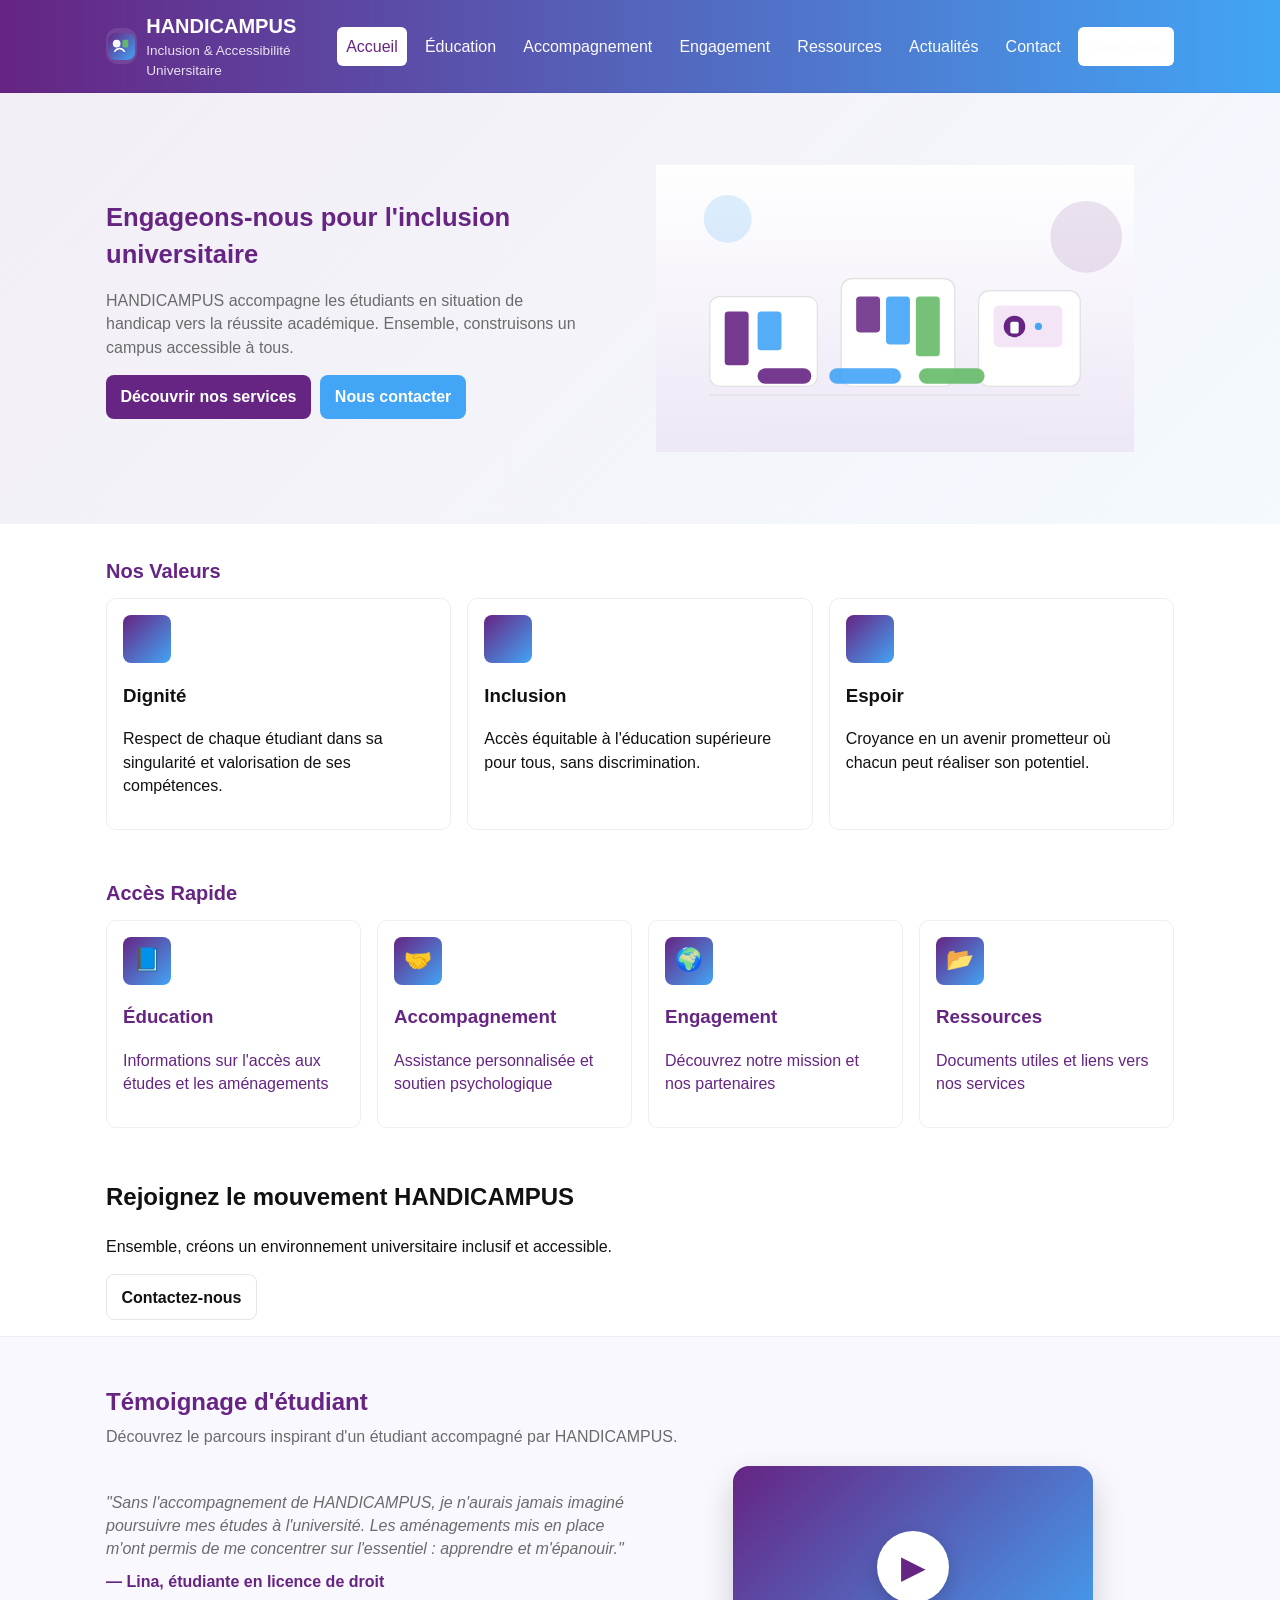
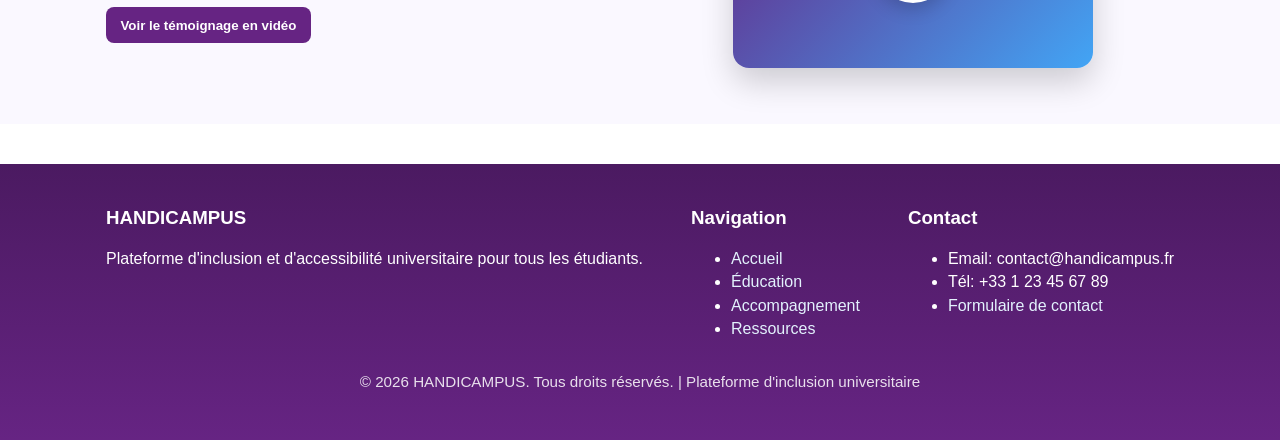
==== index.html @ 8216fc27 "Add files via upload" ====
<!DOCTYPE html>
<html lang="fr">
<head>
    <meta charset="UTF-8">
    <meta name="viewport" content="width=device-width, initial-scale=1.0">
    <meta name="description" content="HANDICAMPUS - Plateforme d'inclusion universitaire pour les étudiants en situation de handicap">
    <title>HANDICAMPUS - Accueil</title>
    <link rel="stylesheet" href="css/style.css">
</head>
<body>
    <!-- En-tête principal -->
    <header class="main-header">
        <div class="container">
            <div class="logo">
                <div class="logo-mark" aria-hidden="true">
                    <img src="assets/images/logo-symbol.svg" alt="">
                </div>
                <div>
                    <h1>HANDICAMPUS</h1>
                    <p class="tagline">Inclusion & Accessibilité Universitaire</p>
                </div>
            </div>
            <nav class="main-nav" role="navigation" aria-label="Navigation principale">
                <button class="menu-toggle" aria-label="Ouvrir le menu" aria-expanded="false">
                    <span></span>
                    <span></span>
                    <span></span>
                </button>
                <ul class="nav-list">
                    <li><a href="index.html" class="active" aria-current="page">Accueil</a></li>
                    <li><a href="pages/education.html">Éducation</a></li>
                    <li><a href="pages/accompagnement.html">Accompagnement</a></li>
                    <li><a href="pages/engagement.html">Engagement</a></li>
                    <li><a href="pages/ressources.html">Ressources</a></li>
                    <li><a href="pages/actualites.html">Actualités</a></li>
                    <li><a href="pages/contact.html">Contact</a></li>
                    <li><a href="pages/connexion.html" class="btn-connexion">Connexion</a></li>
                </ul>
            </nav>
        </div>
    </header>

    <!-- Section héro -->
    <main>
        <section class="hero">
            <div class="container">
                <div class="hero-content">
                    <h2 class="hero-title">Engageons-nous pour l'inclusion universitaire</h2>
                    <p class="hero-description">
                        HANDICAMPUS accompagne les étudiants en situation de handicap vers la réussite académique. 
                        Ensemble, construisons un campus accessible à tous.
                    </p>
                    <div class="hero-buttons">
                        <a href="pages/education.html" class="btn btn-primary">Découvrir nos services</a>
                        <a href="pages/contact.html" class="btn btn-secondary">Nous contacter</a>
                    </div>
                </div>
                <figure class="hero-illustration" aria-hidden="true">
                    <img src="assets/images/hero-campus.svg" alt="">
                </figure>
            </div>
        </section>

        <!-- Section valeurs -->
        <section class="values-section">
            <div class="container">
                <h2 class="section-title">Nos Valeurs</h2>
                <div class="values-grid">
                    <article class="value-card">
                        <div class="value-icon" aria-hidden="true">
                            <span class="icon-dignity"></span>
                        </div>
                        <h3>Dignité</h3>
                        <p>Respect de chaque étudiant dans sa singularité et valorisation de ses compétences.</p>
                    </article>
                    <article class="value-card">
                        <div class="value-icon" aria-hidden="true">
                            <span class="icon-inclusion"></span>
                        </div>
                        <h3>Inclusion</h3>
                        <p>Accès équitable à l'éducation supérieure pour tous, sans discrimination.</p>
                    </article>
                    <article class="value-card">
                        <div class="value-icon" aria-hidden="true">
                            <span class="icon-hope"></span>
                        </div>
                        <h3>Espoir</h3>
                        <p>Croyance en un avenir prometteur où chacun peut réaliser son potentiel.</p>
                    </article>
                </div>
            </div>
        </section>

        <!-- Section services rapides -->
        <section class="quick-access">
            <div class="container">
                <h2 class="section-title">Accès Rapide</h2>
                <div class="quick-grid">
                    <a href="pages/education.html" class="quick-card">
                        <div class="quick-icon education-icon" aria-hidden="true"></div>
                        <h3>Éducation</h3>
                        <p>Informations sur l'accès aux études et les aménagements</p>
                    </a>
                    <a href="pages/accompagnement.html" class="quick-card">
                        <div class="quick-icon support-icon" aria-hidden="true"></div>
                        <h3>Accompagnement</h3>
                        <p>Assistance personnalisée et soutien psychologique</p>
                    </a>
                    <a href="pages/engagement.html" class="quick-card">
                        <div class="quick-icon engagement-icon" aria-hidden="true"></div>
                        <h3>Engagement</h3>
                        <p>Découvrez notre mission et nos partenaires</p>
                    </a>
                    <a href="pages/ressources.html" class="quick-card">
                        <div class="quick-icon resources-icon" aria-hidden="true"></div>
                        <h3>Ressources</h3>
                        <p>Documents utiles et liens vers nos services</p>
                    </a>
                </div>
            </div>
        </section>

        <!-- Section appel à l'action -->
        <section class="cta-section">
            <div class="container">
                <h2>Rejoignez le mouvement HANDICAMPUS</h2>
                <p>Ensemble, créons un environnement universitaire inclusif et accessible.</p>
                <a href="pages/contact.html" class="btn btn-light">Contactez-nous</a>
            </div>
        </section>

        <!-- Section témoignage vidéo -->
        <section class="testimonials-section" aria-labelledby="temoignage-titre">
            <div class="container">
                <div class="testimonials-header">
                    <h2 id="temoignage-titre">Témoignage d'étudiant</h2>
                    <p>Découvrez le parcours inspirant d'un étudiant accompagné par HANDICAMPUS.</p>
                </div>
                <div class="testimonials-layout">
                    <article class="testimonial-highlight">
                        <p class="testimonial-quote">
                            "Sans l'accompagnement de HANDICAMPUS, je n'aurais jamais imaginé poursuivre mes études à
                            l'université. Les aménagements mis en place m'ont permis de me concentrer sur l'essentiel :
                            apprendre et m'épanouir."
                        </p>
                        <p class="testimonial-author">— Lina, étudiante en licence de droit</p>
                        <button
                            type="button"
                            class="btn btn-primary"
                            id="openVideoBtn"
                            data-video-id="7y7wHQpB8aY"
                            data-video-start="21"
                        >
                            Voir le témoignage en vidéo
                        </button>
                    </article>
                    <div class="testimonial-visual" aria-hidden="true">
                        <div class="video-thumb">
                            <div class="video-play-icon">▶</div>
                        </div>
                    </div>
                </div>
            </div>
        </section>
    </main>

    <!-- Modal vidéo témoignage -->
    <div class="modal" id="videoModal" role="dialog" aria-modal="true" aria-labelledby="videoModalTitle" hidden>
        <div class="modal-backdrop" data-modal-close></div>
        <div class="modal-dialog" role="document">
            <button type="button" class="modal-close" id="closeVideoBtn" aria-label="Fermer la vidéo">
                ×
            </button>
            <h2 id="videoModalTitle">Témoignage vidéo d'étudiant</h2>
            <div class="modal-body">
                <div class="video-wrapper">
                    <iframe
                        id="videoFrame"
                        src=""
                        title="Témoignage vidéo YouTube"
                        frameborder="0"
                        allow="accelerometer; autoplay; clipboard-write; encrypted-media; gyroscope; picture-in-picture"
                        allowfullscreen
                    ></iframe>
                </div>
            </div>
        </div>
    </div>

    <!-- Pied de page -->
    <footer class="main-footer">
        <div class="container">
            <div class="footer-content">
                <div class="footer-section">
                    <h3>HANDICAMPUS</h3>
                    <p>Plateforme d'inclusion et d'accessibilité universitaire pour tous les étudiants.</p>
                </div>
                <div class="footer-section">
                    <h3>Navigation</h3>
                    <ul>
                        <li><a href="index.html">Accueil</a></li>
                        <li><a href="pages/education.html">Éducation</a></li>
                        <li><a href="pages/accompagnement.html">Accompagnement</a></li>
                        <li><a href="pages/ressources.html">Ressources</a></li>
                    </ul>
                </div>
                <div class="footer-section">
                    <h3>Contact</h3>
                    <ul>
                        <li>Email: contact@handicampus.fr</li>
                        <li>Tél: +33 1 23 45 67 89</li>
                        <li><a href="pages/contact.html">Formulaire de contact</a></li>
                    </ul>
                </div>
            </div>
            <div class="footer-bottom">
                <p>&copy; 2026 HANDICAMPUS. Tous droits réservés. | Plateforme d'inclusion universitaire</p>
            </div>
        </div>
    </footer>

    <script src="js/main.js"></script>
</body>
</html>
---- css/style.css ----
/* HANDICAMPUS - style.css
   Charte graphique: violet #662483, bleu clair #42A5F5, vert #66BB6A
   Typographie: Segoe UI, Helvetica Neue, Arial, sans-serif (équivalent Myriad Pro)
   Accessibility-first styles, responsive with Flexbox
*/
:root{
  --color-primary: #662483;
  --color-secondary: #42A5F5;
  --color-accent: #66BB6A;
  --bg: #ffffff;
  --text: #111114;
  --muted: #6b6b6b;
  --max-width: 1100px;
  --radius: 8px;
  --focus: 3px solid color-mix(in srgb, var(--color-secondary) 48%, black 10%);
}

/* Base */
*{box-sizing: border-box}
html,body{height:100%}
body{
  margin:0;
  font-family: "Segoe UI", "Helvetica Neue", Arial, sans-serif;
  background:var(--bg);
  color:var(--text);
  line-height:1.45;
  -webkit-font-smoothing:antialiased;
}
.container{max-width:var(--max-width);margin:0 auto;padding:1rem}
a{color:var(--color-primary);text-decoration:none}
a:focus{outline:var(--focus);outline-offset:3px}

/* Utility: visually-hidden for screen readers */
.visually-hidden{position:absolute!important;height:1px;width:1px;overflow:hidden;clip:rect(1px,1px,1px,1px);white-space:nowrap;border:0;padding:0;margin:-1px}

/* Header */
.main-header{
  background:linear-gradient(90deg,var(--color-primary),var(--color-secondary));
  border-bottom:1px solid rgba(0,0,0,0.06);
  color:#fff;
}
.main-header .container{display:flex;align-items:center;justify-content:space-between;padding:0.75rem 1rem}
.logo{display:flex;align-items:center;gap:0.6rem}
.logo-mark{width:36px;height:36px;border-radius:12px;overflow:hidden;display:flex;align-items:center;justify-content:center;background:rgba(255,255,255,0.1)}
.logo-mark img{max-width:100%;height:auto;display:block}
.logo h1{font-size:1.25rem;margin:0;color:#fff}
.logo .tagline{margin:0;font-size:0.85rem;color:rgba(255,255,255,0.85)}
.main-header a{color:#fdfbff}
.main-header a:hover{color:#ffffff}

/* Navigation */
.main-nav{position:relative}
.menu-toggle{display:none;background:none;border:0;padding:0.35rem;cursor:pointer}
.menu-toggle span{display:block;width:22px;height:2px;background:#fff;margin:4px 0;border-radius:2px}
.nav-list{list-style:none;margin:0;padding:0;display:flex;gap:0.5rem;align-items:center}
.nav-list li a{display:inline-block;padding:0.5rem 0.6rem;border-radius:6px;color:#fdfbff}
.nav-list li a:focus{box-shadow:0 0 0 4px rgba(66,165,245,0.12)}
.nav-list li a.active, .nav-list li a[aria-current="page"]{background:#ffffff;color:var(--color-primary)}
.btn-connexion{background:#ffffff;color:var(--color-primary);padding:0.45rem 0.6rem;border-radius:6px}
.btn-connexion:focus{outline:var(--focus)}

/* Hero */
.hero{padding:2.5rem 0;background:linear-gradient(135deg, rgba(102,36,131,0.08), rgba(66,165,245,0.06))}
.hero .container{display:flex;flex-wrap:wrap;align-items:center;gap:2rem}
.hero-content{flex:1 1 260px;display:flex;flex-direction:column;gap:1rem}
.hero-title{font-size:1.6rem;color:var(--color-primary);margin:0}
.hero-description{color:var(--muted);margin:0}
.hero-buttons{display:flex;gap:0.6rem;flex-wrap:wrap}
.hero-illustration{flex:1 1 260px;display:flex;justify-content:center}
.hero-illustration img{max-width:100%;height:auto;display:block}
.btn{display:inline-block;padding:0.65rem 0.9rem;border-radius:8px;border:0;cursor:pointer;font-weight:600}
.btn-primary{background:var(--color-primary);color:#fff}
.btn-primary:focus{outline:var(--focus)}
.btn-secondary{background:var(--color-secondary);color:#fff}
.btn-secondary:focus{outline:var(--focus)}
.btn-light{background:#fff;border:1px solid #e6e6e6;color:var(--text)}
.btn-small{padding:0.4rem 0.6rem;font-size:0.9rem}
.btn-full{width:100%}

/* Sections & cards */
.section-title{font-size:1.25rem;color:var(--color-primary);margin-bottom:0.75rem}
.values-grid, .quick-grid, .info-grid, .services-grid, .partners-grid, .video-grid, .testimonials-grid{display:grid;gap:1rem}
.values-grid{grid-template-columns:repeat(auto-fit,minmax(200px,1fr));}
.quick-grid{grid-template-columns:repeat(auto-fit,minmax(200px,1fr));}
.info-grid{grid-template-columns:repeat(auto-fit,minmax(240px,1fr));}
.services-grid{grid-template-columns:repeat(auto-fit,minmax(320px,1fr));}
.partners-grid{grid-template-columns:repeat(auto-fit,minmax(220px,1fr));}
.video-grid{grid-template-columns:repeat(auto-fit,minmax(220px,1fr));}
.testimonials-grid{grid-template-columns:repeat(auto-fit,minmax(220px,1fr));}

.value-card, .quick-card, .info-card, .service-card, .partner-card, .video-card, .testimonial-card{background:#fff;border:1px solid #eee;padding:1rem;border-radius:10px}
.value-icon, .quick-icon, .card-icon, .service-icon{
  width:48px;
  height:48px;
  border-radius:8px;
  background:linear-gradient(135deg,var(--color-primary),var(--color-secondary));
  margin-bottom:0.5rem;
  display:flex;
  align-items:center;
  justify-content:center;
  color:#fff;
  font-size:1.4rem;
}

/* Icônes symboliques (emoji décoratifs, aria-hidden=true dans le HTML) */
.quick-icon::before,
.card-icon::before,
.service-icon::before,
.contact-icon::before{
  content:"";
}

/* Accès rapide - accueil */
.education-icon::before{content:"📘";}
.support-icon::before{content:"🤝";}
.engagement-icon::before{content:"🌍";}
.resources-icon::before{content:"📂";}

/* Page Éducation - cartes bourses & aides */
.bourse-icon::before{content:"💶";}
.aide-icon::before{content:"🧩";}
.transport-icon::before{content:"🚌";}
.materiel-icon::before{content:"💻";}

/* Page Accompagnement - services */
.orientation-icon::before{content:"🧭";}
.psycho-icon::before{content:"💬";}
.admin-icon::before{content:"📄";}
.tutorat-icon::before{content:"📚";}
.integration-icon::before{content:"🤗";}
.insertion-icon::before{content:"💼";}

/* Page Contact - moyens de contact */
.phone-icon::before{content:"📞";}
.email-icon::before{content:"✉️";}
.location-icon::before{content:"📍";}
.schedule-icon::before{content:"🕒";}

/* Page Administration - tuiles de stats */
.stat-card .stat-icon{
  width:40px;
  height:40px;
  border-radius:50%;
  background:linear-gradient(135deg,var(--color-secondary),var(--color-primary));
  display:flex;
  align-items:center;
  justify-content:center;
  color:#fff;
  font-size:1.3rem;
}
.users-icon::before{content:"👥";}
.messages-icon::before{content:"💌";}
.content-icon::before{content:"📝";}
.visits-icon::before{content:"📊";}

/* Info lists & checklists */
.check-list{list-style:disc;margin-left:1.2rem}
.resources-list{list-style:none;padding:0;margin:0;display:grid;gap:0.8rem}
.resource-item{display:flex;gap:0.8rem;align-items:flex-start}
.resource-icon{width:48px;height:48px;border-radius:6px;background:#f6f6f6}
.resource-link{display:inline-block;margin-top:0.4rem;color:var(--color-secondary)}

/* Page Éducation - cartes plus visuelles */
.page-header{padding:1.5rem 0 1rem;border-bottom:1px solid #f0f0f0;background:linear-gradient(90deg,rgba(102,36,131,0.05),rgba(66,165,245,0.02))}
.page-header h2{margin:0 0 0.25rem 0;color:var(--color-primary)}
.page-header p{margin:0;color:var(--muted)}

.content-section .intro-text{margin-bottom:1.2rem}

.info-card{
  position:relative;
  padding-top:1.2rem;
  border-radius:14px;
  border:1px solid #e2e2f2;
  box-shadow:0 6px 18px rgba(0,0,0,0.03);
  transition:transform 0.15s ease, box-shadow 0.15s ease;
}
.info-card::before{
  content:"";
  position:absolute;
  inset:0;
  border-radius:14px;
  border-top:4px solid var(--color-primary);
  opacity:0.85;
  pointer-events:none;
}
.info-card:hover{
  transform:translateY(-2px);
  box-shadow:0 10px 24px rgba(0,0,0,0.06);
}
.info-card h4{margin-top:0.4rem;margin-bottom:0.4rem;color:var(--color-primary);font-size:1.05rem}
.info-card p{margin-top:0;margin-bottom:0.4rem;color:var(--muted)}
.info-card ul{margin:0.1rem 0 0.2rem 1.1rem}

.card-icon{margin-bottom:0.4rem}
.bourse-icon{background:linear-gradient(135deg,#662483,#42A5F5)}
.aide-icon{background:linear-gradient(135deg,#42A5F5,#66BB6A)}
.transport-icon{background:linear-gradient(135deg,#42A5F5,#ffffff)}
.materiel-icon{background:linear-gradient(135deg,#662483,#66BB6A)}

.amenagements-section{display:grid;grid-template-columns:repeat(auto-fit,minmax(260px,1fr));gap:1rem;margin-top:0.7rem}
.amenagement-block{
  background:#faf8ff;
  border-radius:14px;
  border:1px solid #e0d7f5;
  padding:1rem;
  position:relative;
  overflow:hidden;
}
.amenagement-block::before{
  content:"";
  position:absolute;
  right:-40px;
  top:-40px;
  width:120px;
  height:120px;
  border-radius:50%;
  background:radial-gradient(circle at center, rgba(102,36,131,0.16), transparent 60%);
}
.amenagement-block h4{margin-top:0;margin-bottom:0.4rem;color:var(--color-primary)}
.amenagement-block p{margin-top:0;margin-bottom:0.4rem;color:var(--muted)}

.droits-section{display:grid;grid-template-columns:repeat(auto-fit,minmax(220px,1fr));gap:0.9rem;margin-top:0.7rem}
.droit-card{
  background:#ffffff;
  border-radius:12px;
  border:1px solid #e4e4e4;
  padding:0.8rem 0.9rem;
  position:relative;
}
.droit-card::before{
  content:"";
  position:absolute;
  left:0;
  top:0;
  bottom:0;
  width:4px;
  border-radius:12px 0 0 12px;
  background:linear-gradient(180deg,#42A5F5,#66BB6A);
}
.droit-card h4{margin:0 0 0.3rem 0;color:var(--color-primary);font-size:1.02rem}
.droit-card p{margin:0;color:var(--muted);font-size:0.96rem}

/* Forms */
input[type="text"],input[type="email"],input[type="tel"],select,textarea{width:100%;padding:0.6rem;border:1px solid #d9d9d9;border-radius:6px;font-size:1rem}
input:focus,select:focus,textarea:focus{outline:var(--focus);border-color:var(--color-secondary)}
.form-group{margin-bottom:0.85rem}
.error-message{color:#b00020;font-size:0.9rem;height:1.1rem}
.success-message{border:1px solid var(--color-accent);background:#f1fff3;padding:1rem;border-radius:8px}

/* Contact layout */
.contact-layout{display:grid;grid-template-columns:1fr 1fr;gap:1.2rem}
.contact-info{padding:0.5rem}
.contact-form-section{padding:0.5rem}
.contact-card{display:flex;gap:0.8rem;align-items:flex-start;padding:0.6rem;border-radius:8px;background:#fafafa;border:1px solid #f0f0f0}
.contact-icon{width:48px;height:48px;background:#fff;border-radius:8px}

/* Admin styles */
.admin-main{padding:1.5rem}
.admin-welcome{margin-bottom:1rem}
.stats-grid{display:grid;grid-template-columns:repeat(auto-fit,minmax(200px,1fr));gap:1rem}
.stat-card{background:#fff;border-radius:8px;padding:1rem;border:1px solid #eee;display:flex;gap:0.8rem;align-items:center}
.admin-table{width:100%;border-collapse:collapse}
.admin-table th, .admin-table td{padding:0.6rem;border-bottom:1px solid #eee;text-align:left}
.badge{padding:0.2rem 0.45rem;border-radius:6px;font-size:0.85rem}
.badge-success{background:#eaf9f0;color:var(--color-accent)}
.badge-info{background:#eef7ff;color:var(--color-secondary)}
.badge-warning{background:#fff7e6;color:#f29e2e}

/* Actualités - image à la une */
.article-image{
  min-height:220px;
  border-radius:12px;
  background-image:url('../assets/images/news-hero.svg');
  background-size:cover;
  background-position:center;
  background-repeat:no-repeat;
  box-shadow:0 10px 25px rgba(0,0,0,0.08);
}

/* Témoignage vidéo - accueil */
.testimonials-section{padding:2rem 0 2.5rem;background:#faf8ff;border-top:1px solid #eee}
.testimonials-header h2{margin:0 0 0.3rem 0;color:var(--color-primary)}
.testimonials-header p{margin:0;color:var(--muted)}
.testimonials-layout{display:flex;flex-wrap:wrap;gap:1.5rem;align-items:center;margin-top:1.1rem}
.testimonial-highlight{flex:1 1 260px}
.testimonial-quote{margin:0 0 0.6rem 0;font-style:italic;color:var(--muted)}
.testimonial-author{margin:0 0 0.9rem 0;font-weight:600;color:var(--color-primary)}
.testimonial-visual{flex:1 1 260px;display:flex;justify-content:center}
.video-thumb{
  width:100%;
  max-width:360px;
  aspect-ratio:16/9;
  border-radius:16px;
  background:linear-gradient(135deg,var(--color-primary),var(--color-secondary));
  display:flex;
  align-items:center;
  justify-content:center;
  position:relative;
  box-shadow:0 14px 32px rgba(0,0,0,0.18);
}
.video-play-icon{
  width:72px;
  height:72px;
  border-radius:50%;
  background:#fff;
  color:var(--color-primary);
  display:flex;
  align-items:center;
  justify-content:center;
  font-size:2rem;
  box-shadow:0 6px 18px rgba(0,0,0,0.18);
}

/* Modal générique */
.modal[hidden]{display:none}
.modal{
  position:fixed;
  inset:0;
  display:flex;
  align-items:center;
  justify-content:center;
  z-index:1000;
}
.modal-backdrop{
  position:absolute;
  inset:0;
  background:rgba(0,0,0,0.5);
}
.modal-dialog{
  position:relative;
  background:#ffffff;
  border-radius:14px;
  max-width:720px;
  width:90%;
  padding:1rem 1.25rem 1.25rem;
  box-shadow:0 16px 40px rgba(0,0,0,0.35);
  z-index:1;
}
.modal-close{
  position:absolute;
  top:0.4rem;
  right:0.6rem;
  border:0;
  background:none;
  font-size:1.6rem;
  cursor:pointer;
}
.modal-body{margin-top:0.75rem}
.video-wrapper{
  position:relative;
  width:100%;
  padding-bottom:56.25%;
  border-radius:12px;
  overflow:hidden;
}
.video-wrapper iframe{
  position:absolute;
  inset:0;
  width:100%;
  height:100%;
}

@media (max-width:700px){
  .testimonials-layout{flex-direction:column}
}

/* Footer */
.main-footer{
  border-top:none;
  padding:1.5rem 0 1rem;
  margin-top:2.5rem;
  background:linear-gradient(180deg,#4b1a61,#662483);
  color:#fff;
}
.footer-content{display:flex;flex-wrap:wrap;gap:1rem;justify-content:space-between}
.footer-section h3{margin:0 0 0.4rem 0}
.main-footer a{color:#e3f2fd}
.main-footer a:hover{color:#ffffff}
.footer-bottom{text-align:center;margin-top:0.8rem;color:rgba(255,255,255,0.86);font-size:0.95rem}

/* Responsiveness */
@media (max-width:900px){
  .container{padding:0.75rem}
  .contact-layout{grid-template-columns:1fr}
  .menu-toggle{display:block}
  .nav-list{position:absolute;right:1rem;top:54px;flex-direction:column;background:#fff;padding:0.6rem;border-radius:8px;border:1px solid #eee;display:none;min-width:200px}
  .nav-list li a{color:var(--color-primary)}
  .nav-list.show{display:flex}
}

@media (max-width:600px){
  .hero-title{font-size:1.2rem}
  .values-grid{grid-template-columns:1fr}
  .info-grid{grid-template-columns:1fr}
}

/* small helpers */
.centered{text-align:center}
.lead-text{font-size:1.05rem;color:var(--muted)}
.cta-box{background:linear-gradient(90deg,rgba(102,36,131,0.04),rgba(102,183,106,0.02));padding:1rem;border-radius:8px;border:1px solid #f0f0f0;margin-top:1rem}

/* focus-visible improvement for keyboard users */
:focus:not(:focus-visible){outline:none}
:focus-visible{outline:var(--focus);outline-offset:2px}
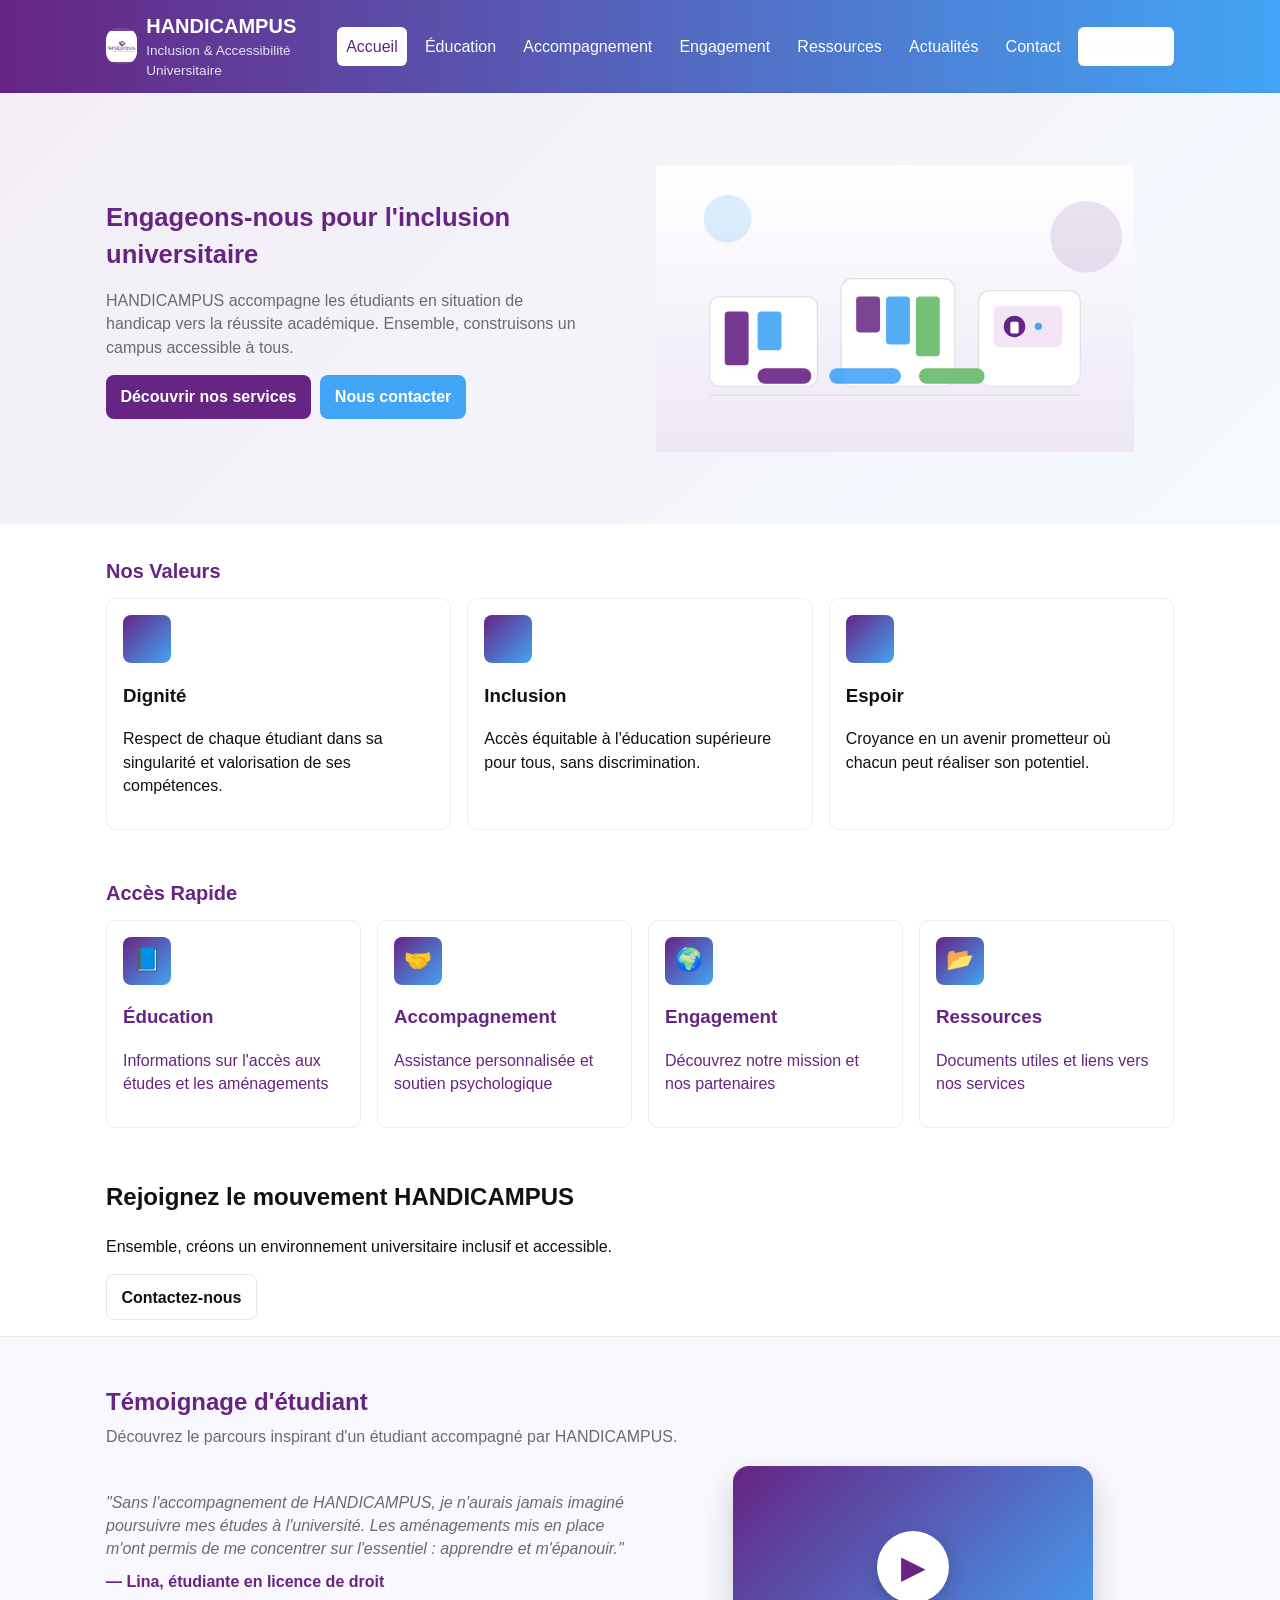
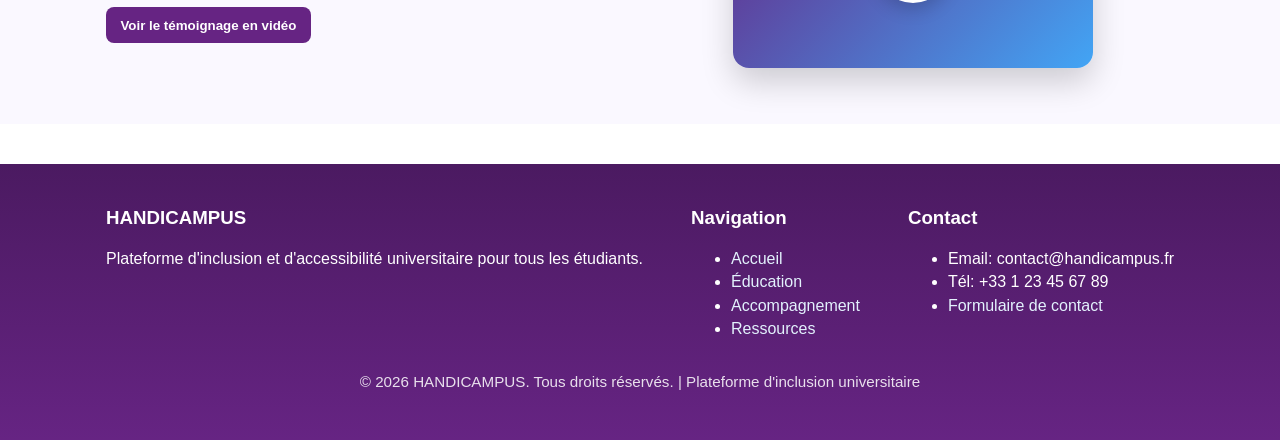
==== commit 857cef55: "Add favicon to index.html Added a favicon link to the head section of the HTML document." ====
--- a/index.html
+++ b/index.html
@@ -6,6 +6,7 @@
     <meta name="description" content="HANDICAMPUS - Plateforme d'inclusion universitaire pour les étudiants en situation de handicap">
     <title>HANDICAMPUS - Accueil</title>
     <link rel="stylesheet" href="css/style.css">
+    <link rel="shortcut icon" href="assets/images/LOGO1 ROOM.jpg" type="image/x-icon">
 </head>
 <body>
     <!-- En-tête principal -->
@@ -13,7 +14,7 @@
         <div class="container">
             <div class="logo">
                 <div class="logo-mark" aria-hidden="true">
-                    <img src="assets/images/logo-symbol.svg" alt="">
+                    <img src="assets/images/LOGO1 ROOM.jpg" alt="">
                 </div>
                 <div>
                     <h1>HANDICAMPUS</h1>
@@ -130,62 +131,82 @@
         </section>
 
         <!-- Section témoignage vidéo -->
-        <section class="testimonials-section" aria-labelledby="temoignage-titre">
-            <div class="container">
-                <div class="testimonials-header">
-                    <h2 id="temoignage-titre">Témoignage d'étudiant</h2>
-                    <p>Découvrez le parcours inspirant d'un étudiant accompagné par HANDICAMPUS.</p>
-                </div>
-                <div class="testimonials-layout">
-                    <article class="testimonial-highlight">
-                        <p class="testimonial-quote">
-                            "Sans l'accompagnement de HANDICAMPUS, je n'aurais jamais imaginé poursuivre mes études à
-                            l'université. Les aménagements mis en place m'ont permis de me concentrer sur l'essentiel :
-                            apprendre et m'épanouir."
-                        </p>
-                        <p class="testimonial-author">— Lina, étudiante en licence de droit</p>
-                        <button
-                            type="button"
-                            class="btn btn-primary"
-                            id="openVideoBtn"
-                            data-video-id="7y7wHQpB8aY"
-                            data-video-start="21"
-                        >
-                            Voir le témoignage en vidéo
-                        </button>
-                    </article>
-                    <div class="testimonial-visual" aria-hidden="true">
-                        <div class="video-thumb">
-                            <div class="video-play-icon">▶</div>
-                        </div>
-                    </div>
-                </div>
-            </div>
-        </section>
-    </main>
-
-    <!-- Modal vidéo témoignage -->
-    <div class="modal" id="videoModal" role="dialog" aria-modal="true" aria-labelledby="videoModalTitle" hidden>
-        <div class="modal-backdrop" data-modal-close></div>
-        <div class="modal-dialog" role="document">
-            <button type="button" class="modal-close" id="closeVideoBtn" aria-label="Fermer la vidéo">
-                ×
-            </button>
-            <h2 id="videoModalTitle">Témoignage vidéo d'étudiant</h2>
-            <div class="modal-body">
-                <div class="video-wrapper">
-                    <iframe
-                        id="videoFrame"
-                        src=""
-                        title="Témoignage vidéo YouTube"
-                        frameborder="0"
-                        allow="accelerometer; autoplay; clipboard-write; encrypted-media; gyroscope; picture-in-picture"
-                        allowfullscreen
-                    ></iframe>
-                </div>
-            </div>
+<section class="testimonials-section" aria-labelledby="temoignage-titre">
+    <div class="container">
+        <div class="testimonials-header">
+            <h2 id="temoignage-titre">Témoignage d'étudiant</h2>
+            <p>Découvrez le parcours inspirant d'un étudiant accompagné par HANDICAMPUS.</p>
+        </div>
+
+        <div class="testimonials-layout">
+
+            <article class="testimonial-highlight">
+                <p class="testimonial-quote">
+                    "Sans l'accompagnement de HANDICAMPUS, je n'aurais jamais imaginé poursuivre mes études à
+                    l'université. Les aménagements mis en place m'ont permis de me concentrer sur l'essentiel :
+                    apprendre et m'épanouir."
+                </p>
+
+                <p class="testimonial-author">
+                    — Lina, étudiante en licence de droit
+                </p>
+
+                <button
+                    type="button"
+                    class="btn btn-primary"
+                    id="openVideoBtn"
+                    data-video-id="1170132079"
+                >
+                    Voir le témoignage en vidéo
+                </button>
+            </article>
+
+            <div class="testimonial-visual" aria-hidden="true">
+                <div class="video-thumb">
+                    <div class="video-play-icon">▶</div>
+                </div>
+            </div>
+
         </div>
     </div>
+</section>
+
+
+<!-- Modal vidéo témoignage -->
+<div class="modal" id="videoModal" role="dialog" aria-modal="true" aria-labelledby="videoModalTitle" hidden>
+
+    <div class="modal-backdrop" data-modal-close></div>
+
+    <div class="modal-dialog" role="document">
+
+        <button type="button" class="modal-close" id="closeVideoBtn" aria-label="Fermer la vidéo">
+            ×
+        </button>
+
+        <h2 id="videoModalTitle">
+            Témoignage vidéo d'étudiant
+        </h2>
+
+        <div class="modal-body">
+
+            <div class="video-wrapper">
+
+                <iframe
+                    id="videoFrame"
+                    src=""
+                    title="Témoignage vidéo Vimeo"
+                    frameborder="0"
+                    allow="autoplay; fullscreen; picture-in-picture"
+                    allowfullscreen>
+                </iframe>
+
+            </div>
+
+        </div>
+
+    </div>
+
+</div>
 
     <!-- Pied de page -->
     <footer class="main-footer">
@@ -222,3 +243,7 @@
     <script src="js/main.js"></script>
 </body>
 </html>
+
+
+
+
